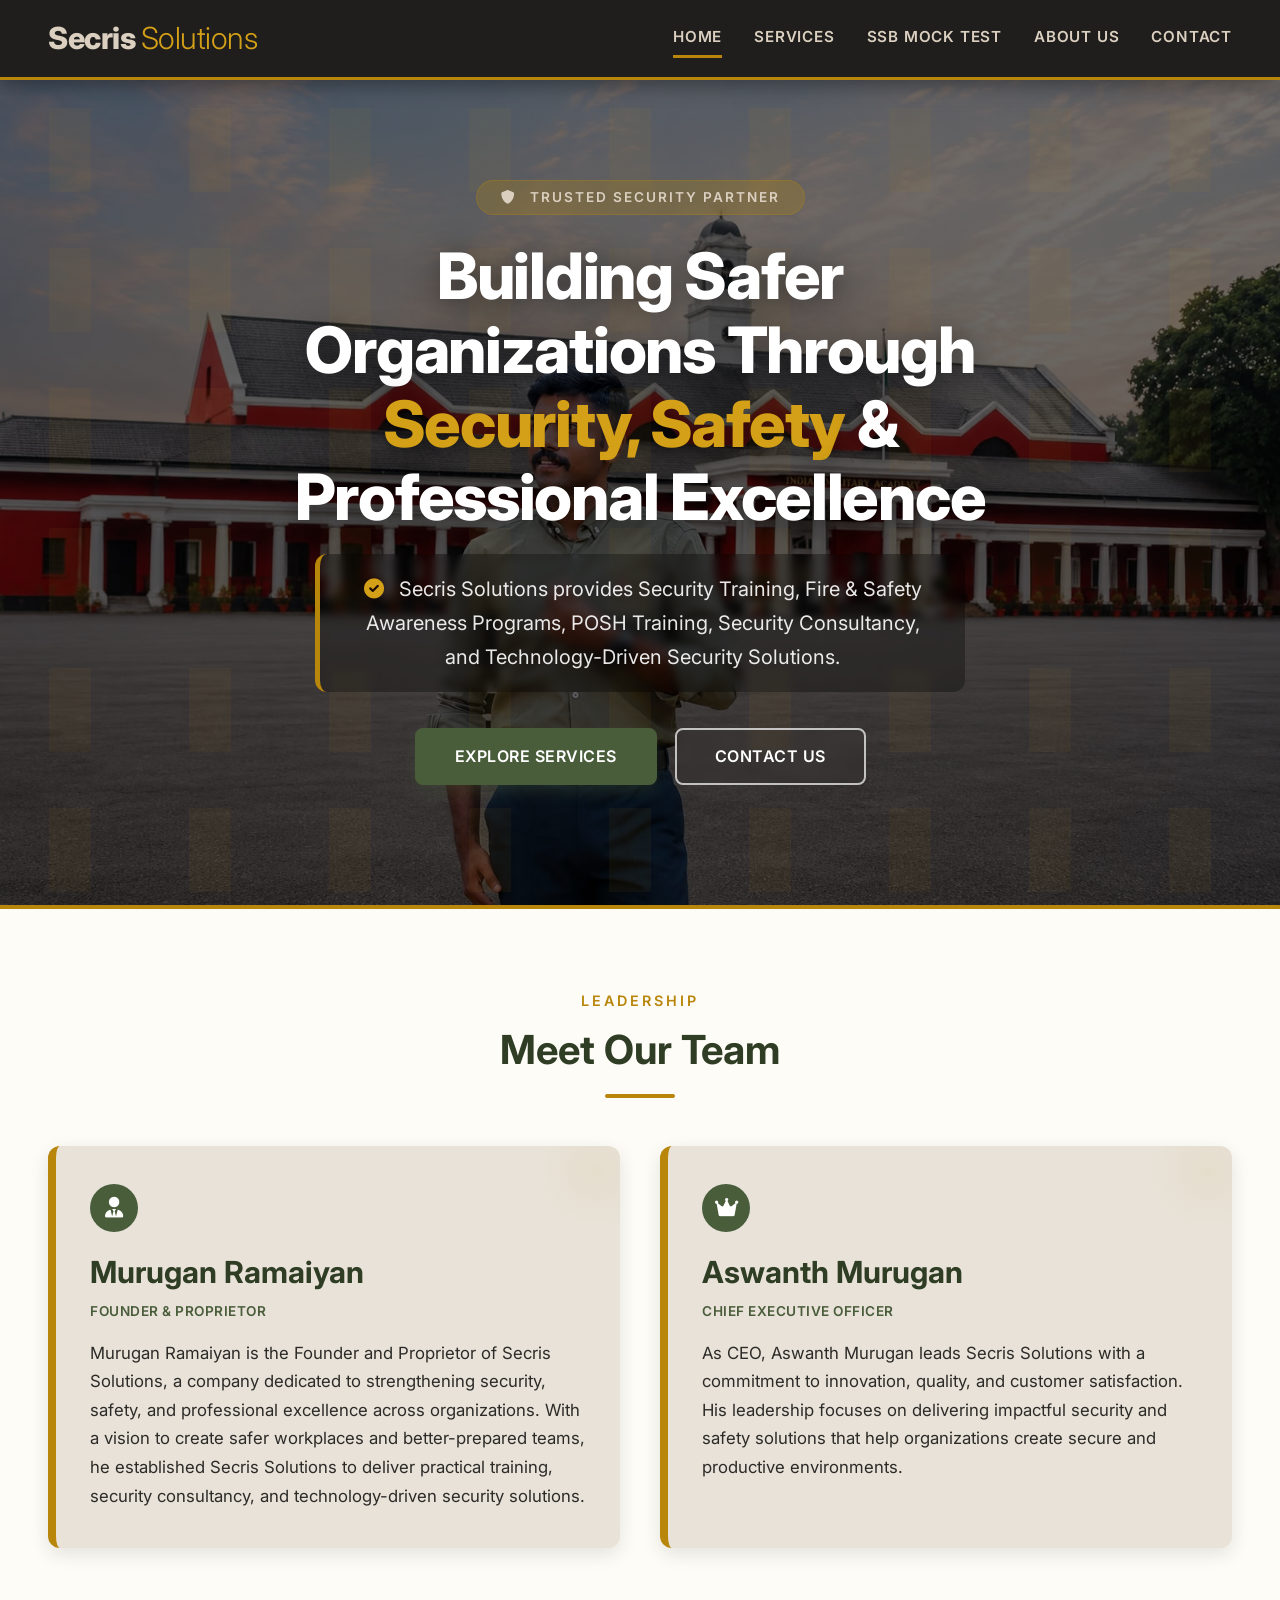
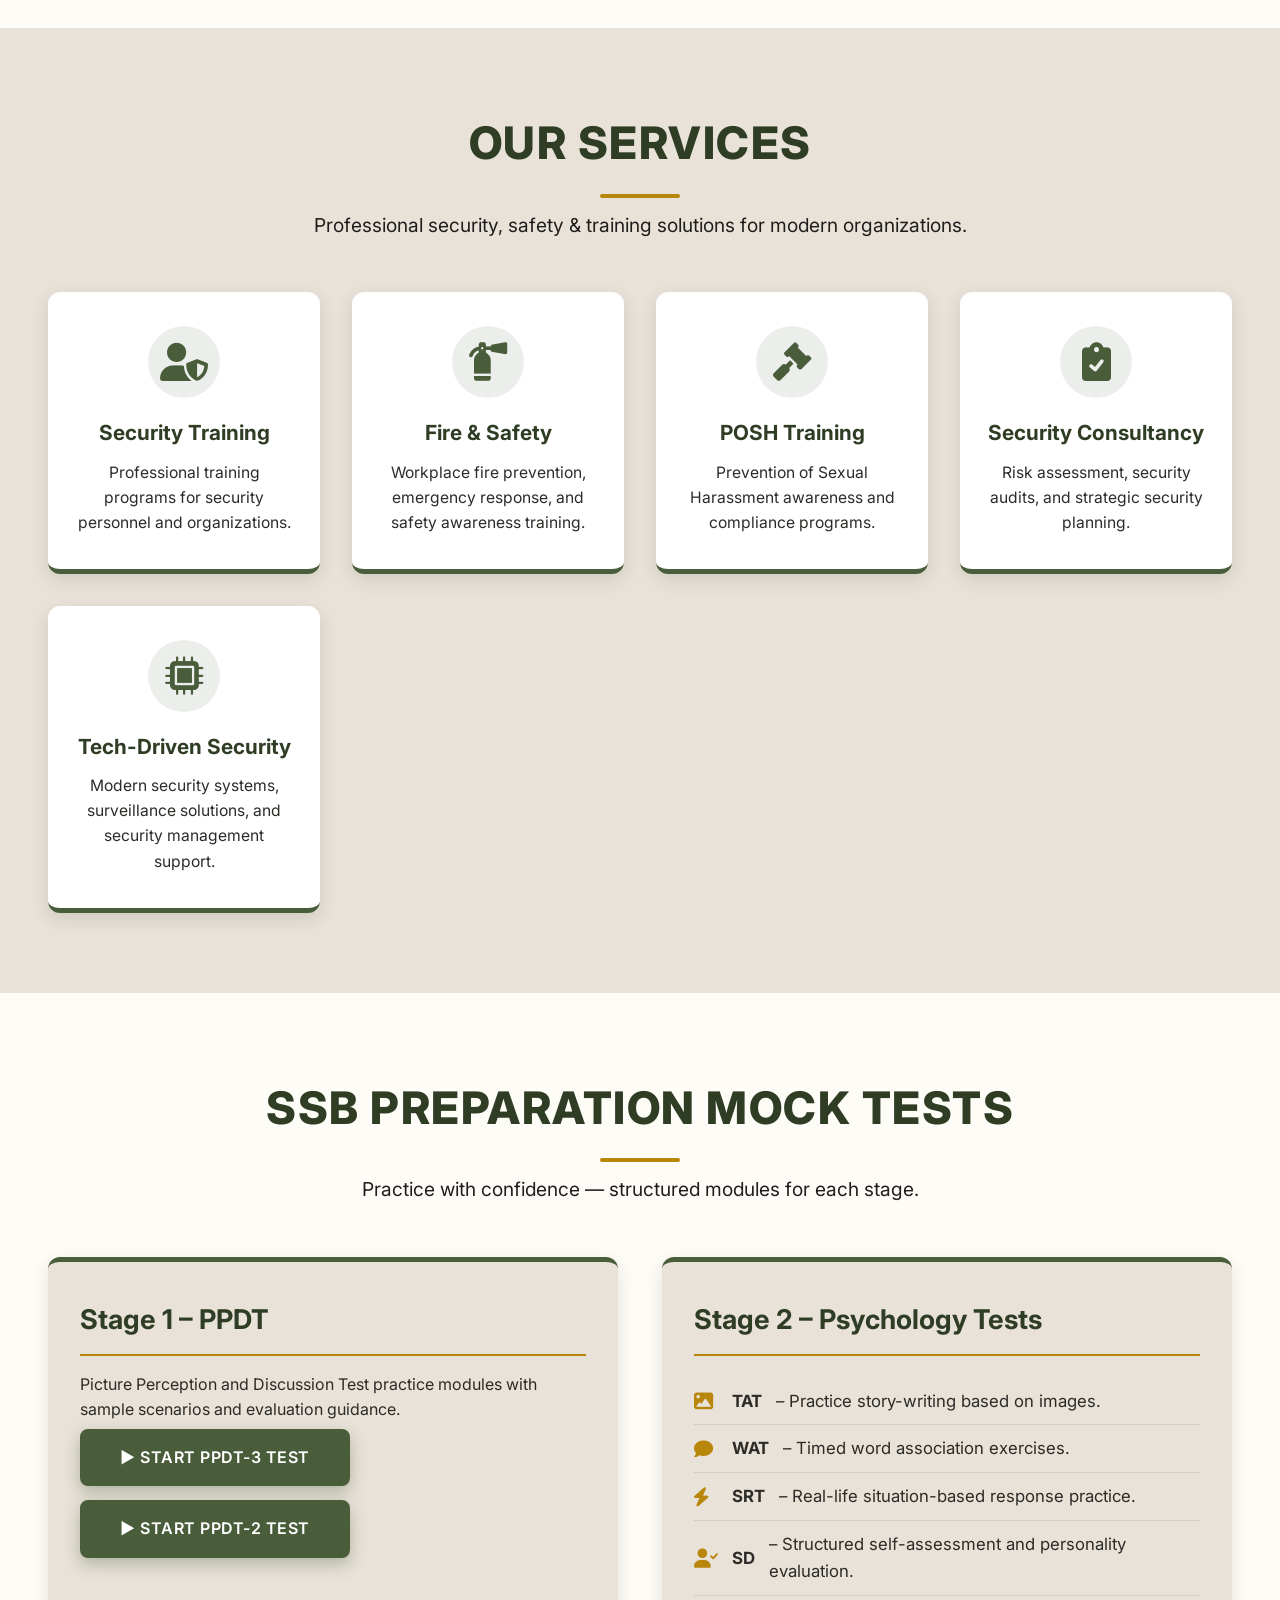
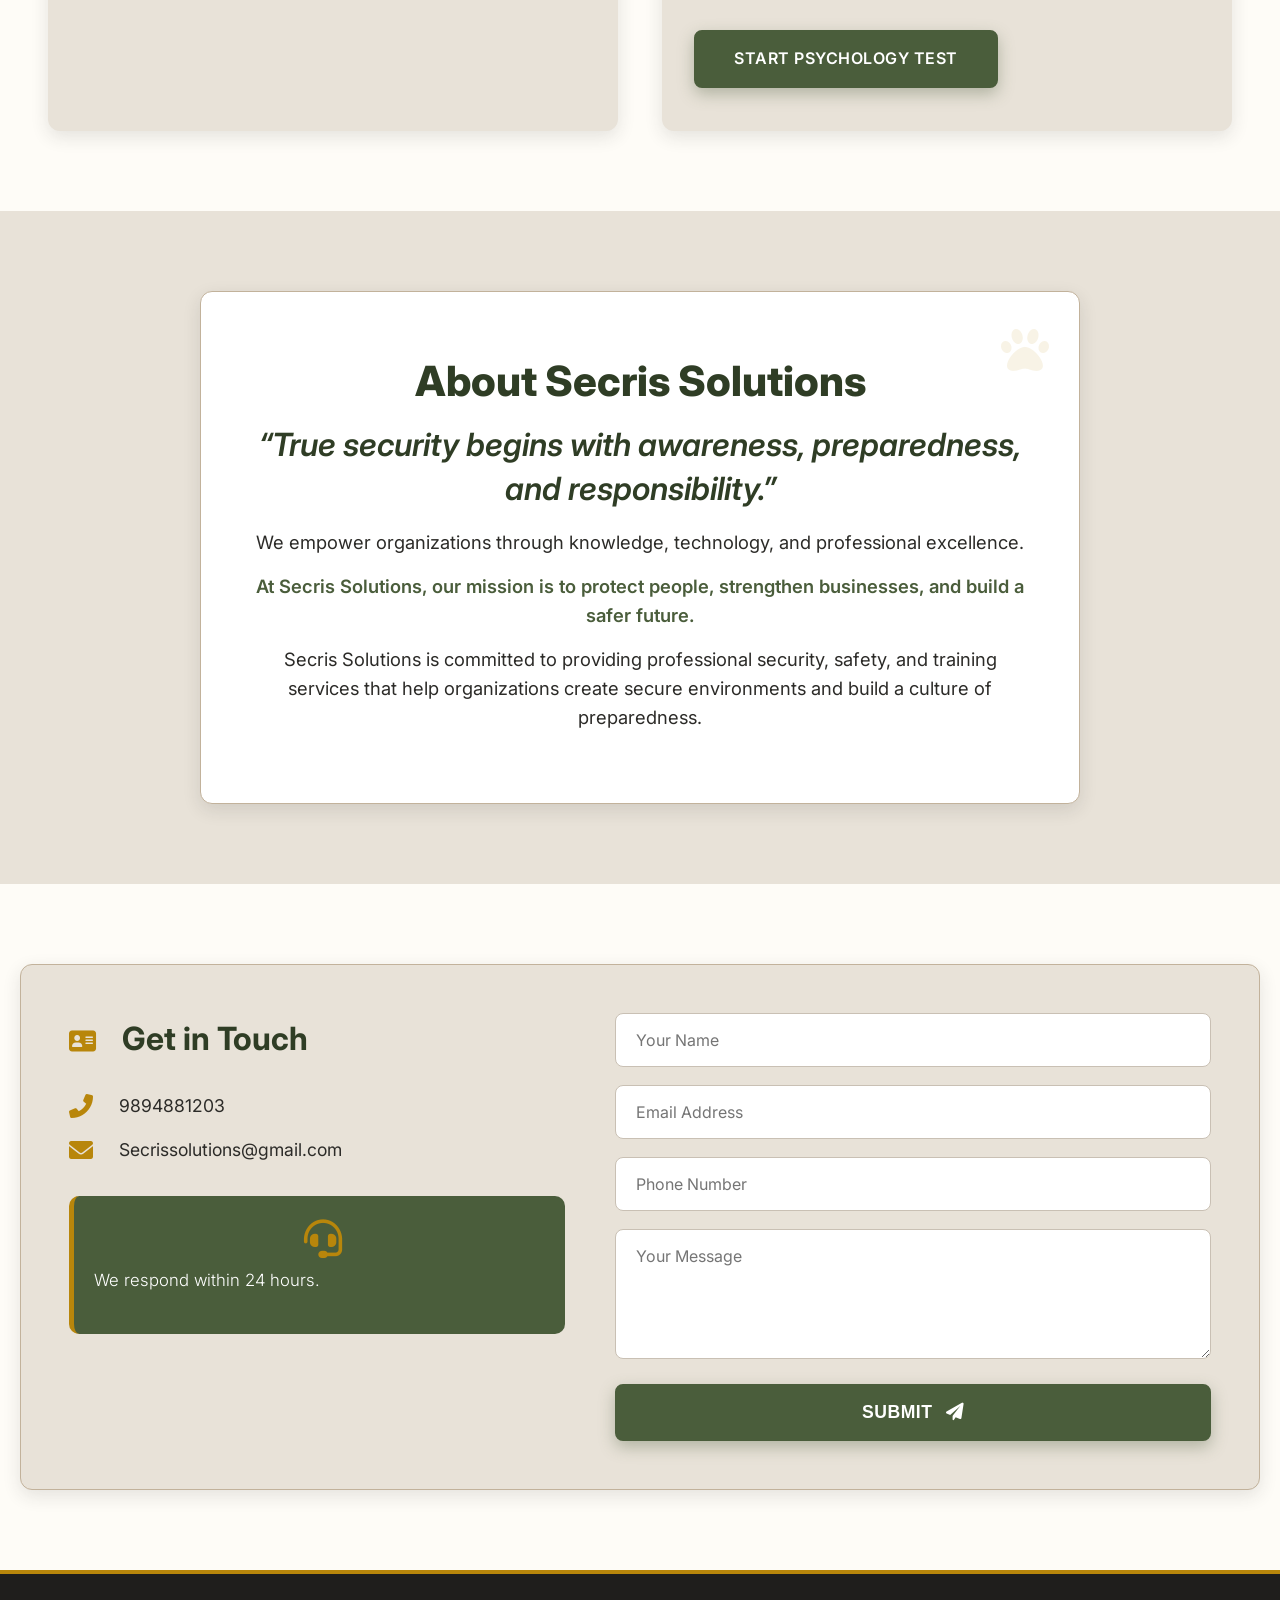
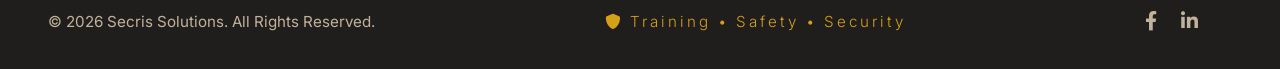
==== pro.html @ c1279b55 "secris solution github update" ====
<!DOCTYPE html>
<html lang="en">
<head>
  <meta charset="UTF-8" />
  <meta name="viewport" content="width=device-width, initial-scale=1.0, maximum-scale=1.5" />
  <title>Secris Solutions | Security, Safety & Training</title>
  <!-- Font Awesome Icons (Free) -->
  <link rel="stylesheet" href="https://cdnjs.cloudflare.com/ajax/libs/font-awesome/6.0.0-beta3/css/all.min.css" />
  <!-- Google Font for a more professional look -->
  <link href="https://fonts.googleapis.com/css2?family=Inter:opsz,wght@14..32,400;14..32,500;14..32,600;14..32,700;14..32,800&display=swap" rel="stylesheet" />
  <style>
    /* ----- RESET & BASE (ARMY THEME – PROFESSIONAL UPGRADE) ----- */
    * {
      margin: 0;
      padding: 0;
      box-sizing: border-box;
    }

    body {
      font-family: 'Inter', 'Segoe UI', Roboto, system-ui, sans-serif;
      background-color: #f5f2eb;
      color: #2c2b28;
      line-height: 1.6;
      scroll-behavior: smooth;
    }

    a {
      text-decoration: none;
      color: inherit;
    }

    .container {
      max-width: 1240px;
      margin: 0 auto;
      padding: 0 28px;
    }

    /* ----- ARMY COLOR PALETTE (olive, khaki, dark gray, gold) ----- */
    :root {
      --army-olive: #4a5d3b;
      --army-olive-dark: #2f3d25;
      --army-olive-light: #6a7f58;
      --army-khaki: #c2b29b;
      --army-khaki-light: #dbd0c0;
      --army-dark: #1f1e1c;
      --army-gold: #b8860b;
      --army-gold-light: #d4a017;
      --white: #fefcf7;
      --gray-light: #e8e2d8;
      --gray-mid: #c9c0b4;
      --shadow-sm: 0 6px 18px rgba(44, 43, 40, 0.12);
      --shadow-md: 0 12px 36px rgba(44, 43, 40, 0.20);
      --shadow-lg: 0 20px 50px rgba(44, 43, 40, 0.25);
      --border-radius: 12px;
    }

    /* ----- BUTTONS (army style – elevated) ----- */
    .btn-primary, .btn-outline {
      display: inline-block;
      padding: 14px 38px;
      border-radius: 8px;
      font-weight: 600;
      font-size: 1rem;
      transition: all 0.3s cubic-bezier(0.25, 0.46, 0.45, 0.94);
      cursor: pointer;
      border: 2px solid transparent;
      text-align: center;
      letter-spacing: 0.5px;
      text-transform: uppercase;
      position: relative;
      overflow: hidden;
    }

    .btn-primary {
      background-color: var(--army-olive);
      color: white;
      border-color: var(--army-olive);
      box-shadow: 0 6px 16px rgba(74, 93, 59, 0.35);
    }

    .btn-primary:hover {
      background-color: var(--army-olive-dark);
      border-color: var(--army-olive-dark);
      transform: translateY(-3px);
      box-shadow: 0 12px 28px rgba(74, 93, 59, 0.45);
    }

    .btn-outline {
      background: transparent;
      color: white;
      border-color: rgba(255, 255, 255, 0.7);
      backdrop-filter: blur(4px);
    }

    .btn-outline:hover {
      background: rgba(255, 255, 255, 0.15);
      border-color: white;
      transform: translateY(-3px);
      box-shadow: 0 8px 24px rgba(0, 0, 0, 0.25);
    }

    /* secondary outline for light sections */
    .btn-outline-dark {
      background: transparent;
      color: var(--army-olive);
      border-color: var(--army-olive);
    }

    .btn-outline-dark:hover {
      background: var(--army-olive);
      color: white;
      transform: translateY(-3px);
      box-shadow: 0 8px 24px rgba(74, 93, 59, 0.3);
    }

    /* ----- HEADER & NAVIGATION (army – refined) ----- */
    header {
      background: var(--army-dark);
      box-shadow: 0 4px 20px rgba(0, 0, 0, 0.4);
      position: sticky;
      top: 0;
      z-index: 100;
      padding: 14px 0;
      border-bottom: 3px solid var(--army-gold);
    }

    .navbar {
      display: flex;
      justify-content: space-between;
      align-items: center;
      flex-wrap: wrap;
    }

    .logo h1 {
      font-size: 1.9rem;
      font-weight: 800;
      color: var(--army-khaki-light);
      letter-spacing: -0.5px;
    }

    .logo span {
      font-weight: 300;
      color: var(--army-gold-light);
    }

    .nav-menu {
      display: flex;
      gap: 32px;
      align-items: center;
      flex-wrap: wrap;
    }

    .nav-menu a {
      font-weight: 600;
      color: var(--army-khaki-light);
      padding: 6px 0;
      border-bottom: 3px solid transparent;
      transition: 0.25s ease;
      font-size: 0.95rem;
      text-transform: uppercase;
      letter-spacing: 0.8px;
      position: relative;
    }

    .nav-menu a::after {
      content: '';
      position: absolute;
      bottom: -3px;
      left: 0;
      width: 0;
      height: 3px;
      background: var(--army-gold);
      transition: width 0.3s ease;
    }

    .nav-menu a:hover::after,
    .nav-menu a.active::after {
      width: 100%;
    }

    .nav-menu a:hover {
      color: var(--army-gold-light);
    }

    /* mobile toggle */
    .menu-toggle {
      display: none;
      font-size: 1.8rem;
      color: var(--army-khaki-light);
      cursor: pointer;
      background: none;
      border: none;
      padding: 6px;
    }

    /* ----- HERO SECTION (full background image – professional) ----- */
    .hero {
      background-image: linear-gradient(rgba(0, 0, 0, 0.55), rgba(0, 0, 0, 0.65)),
        url("ima-photo.jpeg.jpeg");
      background-size: cover;
      background-position: center 30%;
      background-repeat: no-repeat;
      padding: 100px 0 120px;
      position: relative;
      border-bottom: 4px solid var(--army-gold);
    }

    .hero::before {
      content: '';
      position: absolute;
      inset: 0;
      background: url('data:image/svg+xml;utf8,<svg xmlns="http://www.w3.org/2000/svg" viewBox="0 0 200 200" opacity="0.06"><path d="M70 40 L130 40 L130 160 L70 160 Z" fill="%23b8860b"/><circle cx="100" cy="100" r="30" fill="%23b8860b"/></svg>');
      background-size: 140px;
      pointer-events: none;
    }

    .hero-grid {
      display: flex;
      flex-wrap: wrap;
      align-items: center;
      justify-content: center;
      gap: 50px;
      position: relative;
      z-index: 2;
    }

    .hero-content {
      color: white;
      text-align: center;
      max-width: 820px;
      margin: 0 auto;
    }

    .hero-content .badge {
      display: inline-block;
      background: rgba(184, 134, 11, 0.25);
      backdrop-filter: blur(6px);
      padding: 6px 24px;
      border-radius: 60px;
      font-size: 0.85rem;
      text-transform: uppercase;
      letter-spacing: 2px;
      border: 1px solid rgba(184, 134, 11, 0.3);
      margin-bottom: 24px;
      color: var(--army-khaki-light);
      font-weight: 600;
    }

    .hero-content h2 {
      color: white;
      font-size: 4rem;
      font-weight: 800;
      line-height: 1.15;
      text-shadow: 0 4px 30px rgba(0, 0, 0, 0.5);
      margin-bottom: 20px;
      letter-spacing: -0.02em;
    }

    .hero-content h2 span {
      color: var(--army-gold-light);
    }

    .hero-content p {
      color: rgba(255, 255, 255, 0.9);
      font-size: 1.25rem;
      max-width: 650px;
      margin: 0 auto 36px;
      background: rgba(0, 0, 0, 0.3);
      backdrop-filter: blur(4px);
      padding: 18px 28px;
      border-radius: 12px;
      border-left: 5px solid var(--army-gold);
      font-weight: 400;
      line-height: 1.7;
    }

    .hero-buttons {
      display: flex;
      flex-wrap: wrap;
      justify-content: center;
      gap: 18px;
    }

    /* remove old hero-image from this section */
    .hero-image {
      display: none;
    }

    /* ----- FOUNDER & CEO (army cards – upgraded) ----- */
    .founder-ceo {
      padding: 80px 0;
      background: var(--white);
    }

    .founder-ceo .section-label {
      text-align: center;
      font-size: 0.9rem;
      text-transform: uppercase;
      letter-spacing: 3px;
      color: var(--army-gold);
      font-weight: 600;
      margin-bottom: 6px;
    }

    .founder-ceo .section-title-sm {
      text-align: center;
      font-size: 2.5rem;
      font-weight: 700;
      color: var(--army-olive-dark);
      margin-bottom: 48px;
    }

    .founder-ceo .section-title-sm::after {
      content: '';
      display: block;
      width: 70px;
      height: 4px;
      background: var(--army-gold);
      margin: 12px auto 0;
      border-radius: 4px;
    }

    .founder-ceo .grid-2 {
      display: grid;
      grid-template-columns: 1fr 1fr;
      gap: 40px;
    }

    .profile-card {
      background: var(--gray-light);
      padding: 38px 34px;
      border-radius: var(--border-radius);
      border-left: 8px solid var(--army-gold);
      box-shadow: var(--shadow-sm);
      transition: 0.3s ease;
      position: relative;
      overflow: hidden;
    }

    .profile-card::before {
      content: '';
      position: absolute;
      top: 0;
      right: 0;
      width: 120px;
      height: 120px;
      background: radial-gradient(circle, rgba(184, 134, 11, 0.06) 0%, transparent 70%);
      border-radius: 50%;
      transform: translate(30%, -30%);
    }

    .profile-card:hover {
      transform: translateY(-6px);
      box-shadow: var(--shadow-md);
    }

    .profile-card .icon-wrap {
      display: inline-block;
      background: var(--army-olive);
      color: white;
      width: 48px;
      height: 48px;
      border-radius: 50%;
      text-align: center;
      line-height: 48px;
      font-size: 1.3rem;
      margin-bottom: 16px;
    }

    .profile-card h3 {
      font-size: 1.9rem;
      color: var(--army-olive-dark);
      margin-bottom: 4px;
      font-weight: 700;
    }

    .profile-card .role {
      font-weight: 600;
      color: var(--army-olive);
      margin-bottom: 16px;
      font-size: 1rem;
      letter-spacing: 0.5px;
      text-transform: uppercase;
      font-size: 0.85rem;
    }

    .profile-card p {
      color: #2c2b28;
      font-size: 1.05rem;
      line-height: 1.7;
    }

    /* ----- SERVICES (army theme – elevated) ----- */
    .services {
      padding: 80px 0;
      background: var(--gray-light);
    }

    .section-title {
      font-size: 2.8rem;
      font-weight: 800;
      color: var(--army-olive-dark);
      margin-bottom: 12px;
      text-align: center;
      text-transform: uppercase;
      letter-spacing: 1.5px;
    }

    .section-title::after {
      content: '';
      display: block;
      width: 80px;
      height: 4px;
      background: var(--army-gold);
      margin: 14px auto 0;
      border-radius: 4px;
    }

    .section-sub {
      text-align: center;
      color: var(--army-dark);
      margin-bottom: 52px;
      font-size: 1.2rem;
      font-weight: 400;
      max-width: 700px;
      margin-left: auto;
      margin-right: auto;
    }

    .service-grid {
      display: grid;
      grid-template-columns: repeat(auto-fit, minmax(240px, 1fr));
      gap: 32px;
    }

    .service-item {
      background: white;
      padding: 34px 26px;
      border-radius: var(--border-radius);
      box-shadow: var(--shadow-sm);
      border-bottom: 5px solid var(--army-olive);
      transition: 0.3s ease;
      text-align: center;
    }

    .service-item:hover {
      transform: translateY(-8px);
      box-shadow: var(--shadow-md);
      border-bottom-color: var(--army-gold);
    }

    .service-item .icon-circle {
      display: inline-flex;
      align-items: center;
      justify-content: center;
      width: 72px;
      height: 72px;
      background: rgba(74, 93, 59, 0.1);
      border-radius: 50%;
      margin-bottom: 18px;
      transition: 0.3s;
    }

    .service-item:hover .icon-circle {
      background: var(--army-olive);
    }

    .service-item i {
      font-size: 2.4rem;
      color: var(--army-olive);
      transition: 0.3s;
    }

    .service-item:hover i {
      color: white;
    }

    .service-item h4 {
      font-size: 1.3rem;
      margin-bottom: 10px;
      color: var(--army-olive-dark);
      font-weight: 700;
    }

    .service-item p {
      color: #2c2b28;
      font-size: 0.98rem;
    }

    /* ----- MOCK TEST (army – upgraded) ----- */
    .mocktest {
      padding: 80px 0;
      background: var(--white);
    }

    .mock-grid {
      display: grid;
      grid-template-columns: 1fr 1fr;
      gap: 44px;
      margin-top: 24px;
    }

    .mock-stage {
      background: var(--gray-light);
      padding: 36px 32px;
      border-radius: var(--border-radius);
      box-shadow: var(--shadow-sm);
      border-top: 5px solid var(--army-olive);
      transition: 0.3s ease;
    }

    .mock-stage:hover {
      box-shadow: var(--shadow-md);
      transform: translateY(-4px);
    }

    .mock-stage h4 {
      font-size: 1.7rem;
      color: var(--army-olive-dark);
      margin-bottom: 16px;
      border-bottom: 2px solid var(--army-gold);
      padding-bottom: 12px;
      font-weight: 700;
    }

    .mock-stage ul {
      list-style: none;
      margin: 22px 0 28px;
    }

    .mock-stage ul li {
      padding: 10px 0;
      border-bottom: 1px solid #d6cdbe;
      display: flex;
      align-items: center;
      gap: 14px;
      font-size: 1.05rem;
    }

    .mock-stage ul li i {
      color: var(--army-gold);
      width: 24px;
      font-size: 1.2rem;
    }

    .mocktest .btn-primary {
      margin-top: 6px;
    }

    /* ----- ABOUT US (army – refined) ----- */
    .about {
      padding: 80px 0;
      background: var(--gray-light);
    }

    .about-card {
      max-width: 880px;
      margin: 0 auto;
      background: white;
      padding: 56px 48px;
      border-radius: var(--border-radius);
      box-shadow: var(--shadow-sm);
      text-align: center;
      border: 1px solid var(--army-khaki);
      position: relative;
    }

    .about-card::before {
      content: '\f1b0';
      font-family: 'Font Awesome 6 Free';
      font-weight: 900;
      font-size: 3rem;
      color: rgba(184, 134, 11, 0.1);
      position: absolute;
      top: 20px;
      right: 30px;
    }

    .about-card .quote {
      font-size: 2rem;
      font-weight: 600;
      color: var(--army-olive-dark);
      line-height: 1.4;
      font-style: italic;
      margin-bottom: 16px;
    }

    .about-card p {
      font-size: 1.15rem;
      color: #2c2b28;
      margin: 14px 0;
    }

    .about-card .highlight {
      font-weight: 600;
      color: var(--army-olive);
    }

    /* ----- CONTACT (army – polished) ----- */
    .contact {
      padding: 80px 0;
      background: var(--white);
    }

    .contact-wrapper {
      display: grid;
      grid-template-columns: 1fr 1.2fr;
      gap: 50px;
      background: var(--gray-light);
      padding: 48px 48px;
      border-radius: var(--border-radius);
      box-shadow: var(--shadow-sm);
      border: 1px solid var(--army-khaki);
    }

    .contact-info h4 {
      font-size: 2rem;
      color: var(--army-olive-dark);
      margin-bottom: 28px;
      font-weight: 700;
    }

    .contact-info p {
      display: flex;
      align-items: center;
      gap: 18px;
      font-size: 1.1rem;
      margin-bottom: 16px;
    }

    .contact-info i {
      width: 32px;
      color: var(--army-gold);
      font-size: 1.5rem;
    }

    .contact-info .cta-box {
      margin-top: 32px;
      background: var(--army-olive);
      color: white;
      padding: 24px 20px;
      border-radius: 10px;
      text-align: center;
      border-left: 5px solid var(--army-gold);
    }

    .contact-form input,
    .contact-form textarea {
      width: 100%;
      padding: 16px 20px;
      margin-bottom: 18px;
      border: 1px solid var(--gray-mid);
      border-radius: 8px;
      font-size: 1rem;
      background: white;
      transition: 0.25s;
      font-family: inherit;
    }

    .contact-form textarea {
      min-height: 130px;
      resize: vertical;
    }

    .contact-form input:focus,
    .contact-form textarea:focus {
      outline: none;
      border-color: var(--army-gold);
      box-shadow: 0 0 0 5px rgba(184, 134, 11, 0.15);
    }

    .contact-form .btn-primary {
      width: 100%;
      border-radius: 8px;
      padding: 16px;
      font-size: 1.1rem;
    }

    /* ----- FOOTER (army – refined) ----- */
    footer {
      background: var(--army-dark);
      color: var(--army-khaki-light);
      padding: 32px 0;
      text-align: center;
      border-top: 4px solid var(--army-gold);
    }

    footer .footer-inner {
      display: flex;
      justify-content: space-between;
      align-items: center;
      flex-wrap: wrap;
      gap: 16px;
    }

    footer .tagline {
      font-weight: 300;
      letter-spacing: 3px;
      color: var(--army-gold-light);
      font-size: 0.95rem;
    }

    footer .copy {
      font-size: 0.95rem;
      color: var(--army-khaki);
    }

    footer .social-icons a {
      color: var(--army-khaki);
      margin: 0 10px;
      font-size: 1.2rem;
      transition: 0.2s;
    }

    footer .social-icons a:hover {
      color: var(--army-gold-light);
    }

    /* ----- RESPONSIVE (fully mobile-friendly) ----- */
    @media (max-width: 992px) {
      .founder-ceo .grid-2 {
        grid-template-columns: 1fr;
      }
      .mock-grid {
        grid-template-columns: 1fr;
      }
      .contact-wrapper {
        grid-template-columns: 1fr;
        padding: 32px 24px;
      }
      .hero-content h2 {
        font-size: 2.8rem;
      }
      .hero {
        padding: 70px 0 90px;
      }
    }

    @media (max-width: 768px) {
      .menu-toggle {
        display: block;
      }

      .nav-menu {
        display: none;
        flex-direction: column;
        width: 100%;
        gap: 8px;
        padding: 20px 0 12px;
        border-top: 1px solid rgba(74, 93, 59, 0.3);
      }

      .nav-menu.open {
        display: flex;
      }

      .nav-menu a {
        width: 100%;
        padding: 12px 0;
        border-bottom: 1px solid rgba(74, 93, 59, 0.2);
      }

      .nav-menu a::after {
        display: none;
      }

      .hero-grid {
        flex-direction: column;
      }

      .hero-content h2 {
        font-size: 2.4rem;
      }

      .hero-content p {
        font-size: 1.05rem;
        padding: 14px 18px;
      }

      .service-grid {
        grid-template-columns: 1fr 1fr;
      }

      .footer-inner {
        flex-direction: column;
        gap: 12px;
      }

      .about-card {
        padding: 32px 20px;
      }

      .contact-wrapper {
        padding: 24px 16px;
      }
    }

    @media (max-width: 480px) {
      .service-grid {
        grid-template-columns: 1fr;
      }

      .hero-content h2 {
        font-size: 2rem;
      }

      .btn-primary,
      .btn-outline {
        padding: 12px 28px;
        width: 100%;
        text-align: center;
      }

      .hero-buttons {
        flex-direction: column;
        width: 100%;
      }

      .profile-card {
        padding: 24px 20px;
      }

      .mock-stage {
        padding: 24px 18px;
      }
    }
  </style>
</head>
<body>

  <!-- HEADER / NAVIGATION -->
  <header>
    <div class="container navbar">
      <div class="logo">
        <h1>Secris <span>Solutions</span></h1>
      </div>
      <button class="menu-toggle" id="menuToggle" aria-label="Menu">
        <i class="fas fa-bars"></i>
      </button>
      <nav class="nav-menu" id="navMenu">
        <a href="#home" class="active">Home</a>
        <a href="#services">Services</a>
        <a href="#mocktest">SSB Mock Test</a>
        <a href="#about">About Us</a>
        <a href="#contact">Contact</a>
      </nav>
    </div>
  </header>

  <!-- HOME PAGE (Hero + Founder/CEO) -->
  <section id="home">
    <!-- Hero with full background image -->
    <div class="hero">
      <div class="container hero-grid">
        <div class="hero-content">
          <div class="badge"><i class="fas fa-shield-alt" style="margin-right: 8px;"></i> Trusted Security Partner</div>
          <h2>Building Safer Organizations Through <span>Security, Safety</span> &amp; Professional Excellence</h2>
          <p>
            <i class="fas fa-check-circle" style="color: var(--army-gold-light); margin-right: 10px;"></i>
            Secris Solutions provides Security Training, Fire &amp; Safety Awareness Programs,
            POSH Training, Security Consultancy, and Technology-Driven Security Solutions.
          </p>
          <div class="hero-buttons">
            <a href="#services" class="btn-primary">Explore Services</a>
            <a href="#contact" class="btn-outline">Contact Us</a>
          </div>
        </div>
      </div>
    </div>

    <!-- Founder & CEO (updated names) -->
    <div class="founder-ceo">
      <div class="container">
        <div class="section-label">Leadership</div>
        <div class="section-title-sm">Meet Our Team</div>
        <div class="grid-2">
          <div class="profile-card">
            <div class="icon-wrap"><i class="fas fa-user-tie"></i></div>
            <h3>Murugan Ramaiyan</h3>
            <div class="role">Founder &amp; Proprietor</div>
            <p>Murugan Ramaiyan is the Founder and Proprietor of Secris Solutions, a company dedicated to strengthening security, safety, and professional excellence across organizations. With a vision to create safer workplaces and better-prepared teams, he established Secris Solutions to deliver practical training, security consultancy, and technology-driven security solutions.</p>
          </div>
          <div class="profile-card">
            <div class="icon-wrap"><i class="fas fa-crown"></i></div>
            <h3>Aswanth Murugan</h3>
            <div class="role">Chief Executive Officer</div>
            <p>As CEO, Aswanth Murugan leads Secris Solutions with a commitment to innovation, quality, and customer satisfaction. His leadership focuses on delivering impactful security and safety solutions that help organizations create secure and productive environments.</p>
          </div>
        </div>
      </div>
    </div>
  </section>

  <!-- SERVICES PAGE -->
  <section id="services" class="services">
    <div class="container">
      <h2 class="section-title">Our Services</h2>
      <p class="section-sub">Professional security, safety &amp; training solutions for modern organizations.</p>
      <div class="service-grid">
        <div class="service-item">
          <div class="icon-circle"><i class="fas fa-user-shield"></i></div>
          <h4>Security Training</h4>
          <p>Professional training programs for security personnel and organizations.</p>
        </div>
        <div class="service-item">
          <div class="icon-circle"><i class="fas fa-fire-extinguisher"></i></div>
          <h4>Fire &amp; Safety</h4>
          <p>Workplace fire prevention, emergency response, and safety awareness training.</p>
        </div>
        <div class="service-item">
          <div class="icon-circle"><i class="fas fa-gavel"></i></div>
          <h4>POSH Training</h4>
          <p>Prevention of Sexual Harassment awareness and compliance programs.</p>
        </div>
        <div class="service-item">
          <div class="icon-circle"><i class="fas fa-clipboard-check"></i></div>
          <h4>Security Consultancy</h4>
          <p>Risk assessment, security audits, and strategic security planning.</p>
        </div>
        <div class="service-item">
          <div class="icon-circle"><i class="fas fa-microchip"></i></div>
          <h4>Tech-Driven Security</h4>
          <p>Modern security systems, surveillance solutions, and security management support.</p>
        </div>
      </div>
    </div>
  </section>

  <!-- MOCK TEST PAGE -->
  <section id="mocktest" class="mocktest">
    <div class="container">
      <h2 class="section-title">SSB Preparation Mock Tests</h2>
      <p class="section-sub">Practice with confidence — structured modules for each stage.</p>
      <div class="mock-grid">
        <!-- Stage 1 -->
        <div class="mock-stage">
          <h4>Stage 1 – PPDT</h4>
          <p>Picture Perception and Discussion Test practice modules with sample scenarios and evaluation guidance.</p>
          <a  href="PPDT 3.mp4" target="_blank" class="btn-primary">
    ▶ Start PPDT-3 Test
</a>
  <a  href="PPDT 3.mp4" target="_blank" class="btn-primary">
    ▶ Start PPDT-2 Test
</a>
        </div>
        <!-- Stage 2 -->
        <div class="mock-stage">
          <h4>Stage 2 – Psychology Tests</h4>
          <ul>
            <li><i class="fas fa-image"></i> <strong>TAT</strong> – Practice story-writing based on images.</li>
            <li><i class="fas fa-comment"></i> <strong>WAT</strong> – Timed word association exercises.</li>
            <li><i class="fas fa-bolt"></i> <strong>SRT</strong> – Real-life situation-based response practice.</li>
            <li><i class="fas fa-user-check"></i> <strong>SD</strong> – Structured self-assessment and personality evaluation.</li>
          </ul>
          <a href="#" class="btn-primary" style="display:inline-block;">Start Psychology Test</a>
        </div>
      </div>
    </div>
  </section>

  <!-- ABOUT US -->
  <section id="about" class="about">
    <div class="container about-card">
      <h2 style="color: var(--army-olive-dark); font-size: 2.6rem; font-weight: 800; margin-bottom: 8px;">About Secris Solutions</h2>
      <div class="quote">“True security begins with awareness, preparedness, and responsibility.”</div>
      <p>We empower organizations through knowledge, technology, and professional excellence.</p>
      <p class="highlight">At Secris Solutions, our mission is to protect people, strengthen businesses, and build a safer future.</p>
      <p>Secris Solutions is committed to providing professional security, safety, and training services that help organizations create secure environments and build a culture of preparedness.</p>
    </div>
  </section>

  <!-- CONTACT PAGE -->
  <section id="contact" class="contact">
    <div class="container contact-wrapper">
      <div class="contact-info">
        <h4><i class="fas fa-address-card" style="margin-right: 14px; color: var(--army-gold);"></i> Get in Touch</h4>
        <p><i class="fas fa-phone-alt"></i> 9894881203</p>
        <p><i class="fas fa-envelope"></i> Secrissolutions@gmail.com</p>
        <div class="cta-box">
          <i class="fas fa-headset" style="font-size: 2.4rem;"></i>
          <p style="margin-top: 6px; font-weight: 300; font-size: 1.05rem;">We respond within 24 hours.</p>
        </div>
      </div>
      <div class="contact-form">
        <form id="contactForm" onsubmit="alert('Thank you for reaching out. We will get back to you soon.'); return false;">
          <input type="text" placeholder="Your Name" required />
          <input type="email" placeholder="Email Address" required />
          <input type="tel" placeholder="Phone Number" />
          <textarea placeholder="Your Message"></textarea>
          <button type="submit" class="btn-primary">Submit <i class="fas fa-paper-plane" style="margin-left: 8px;"></i></button>
        </form>
      </div>
    </div>
  </section>

  <!-- FOOTER -->
  <footer>
    <div class="container footer-inner">
      <div class="copy">© 2026 Secris Solutions. All Rights Reserved.</div>
      <div class="tagline"><i class="fas fa-shield-alt"></i> Training • Safety • Security</div>
      <div class="social-icons">
        <a href="#" aria-label="Facebook"><i class="fab fa-facebook-f"></i></a>
        <a href="#" aria-label="LinkedIn"><i class="fab fa-linkedin-in"></i></a>
        <a href="#" aria-label="Twitter"><i class="fab fa-x-twitter"></i></a>
      </div>
    </div>
  </footer>

  <!-- JavaScript for mobile toggle -->
  <script>
    (function() {
      const toggleBtn = document.getElementById('menuToggle');
      const navMenu = document.getElementById('navMenu');

      if (toggleBtn && navMenu) {
        toggleBtn.addEventListener('click', function(e) {
          e.stopPropagation();
          navMenu.classList.toggle('open');
          const icon = toggleBtn.querySelector('i');
          if (navMenu.classList.contains('open')) {
            icon.className = 'fas fa-times';
          } else {
            icon.className = 'fas fa-bars';
          }
        });

        navMenu.querySelectorAll('a').forEach(link => {
          link.addEventListener('click', function() {
            navMenu.classList.remove('open');
            const icon = toggleBtn.querySelector('i');
            if (icon) icon.className = 'fas fa-bars';
            // remove active class from all, add to current
            navMenu.querySelectorAll('a').forEach(l => l.classList.remove('active'));
            this.classList.add('active');
          });
        });
      }
    })();
  </script>
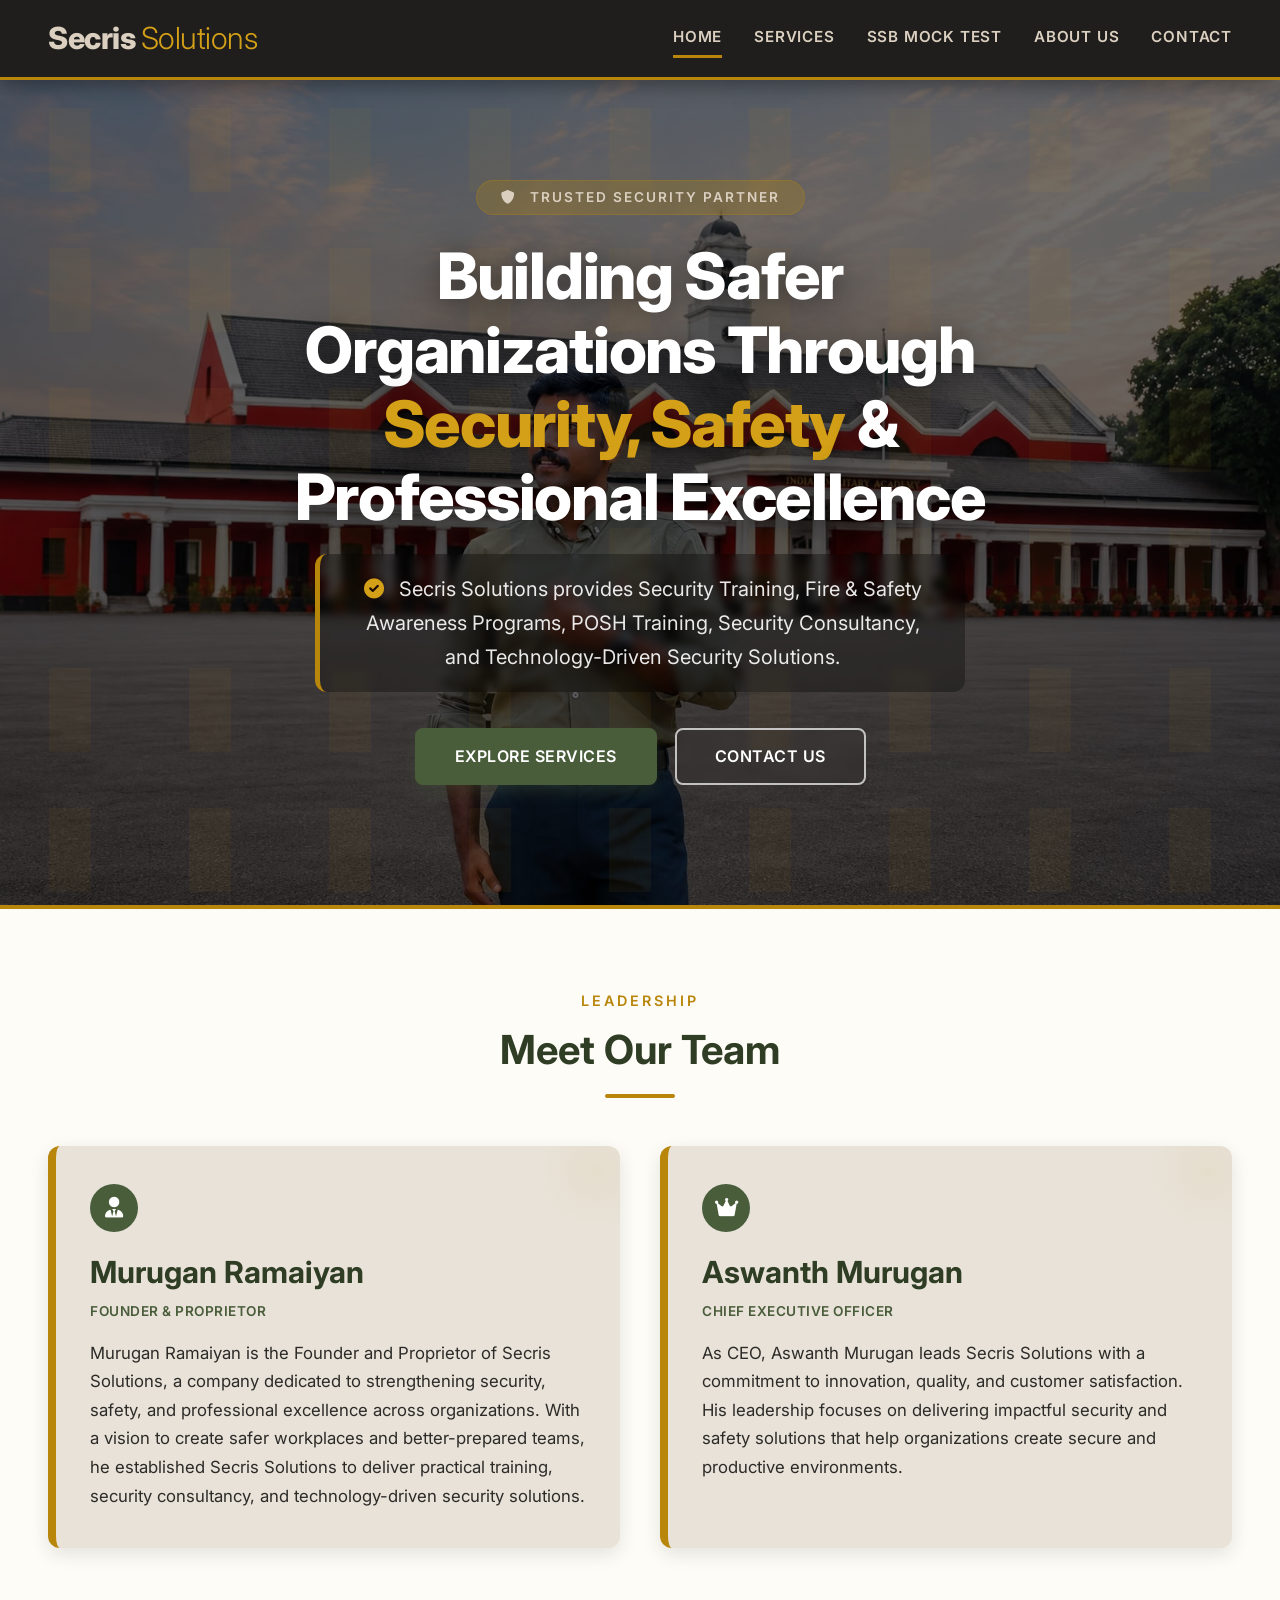
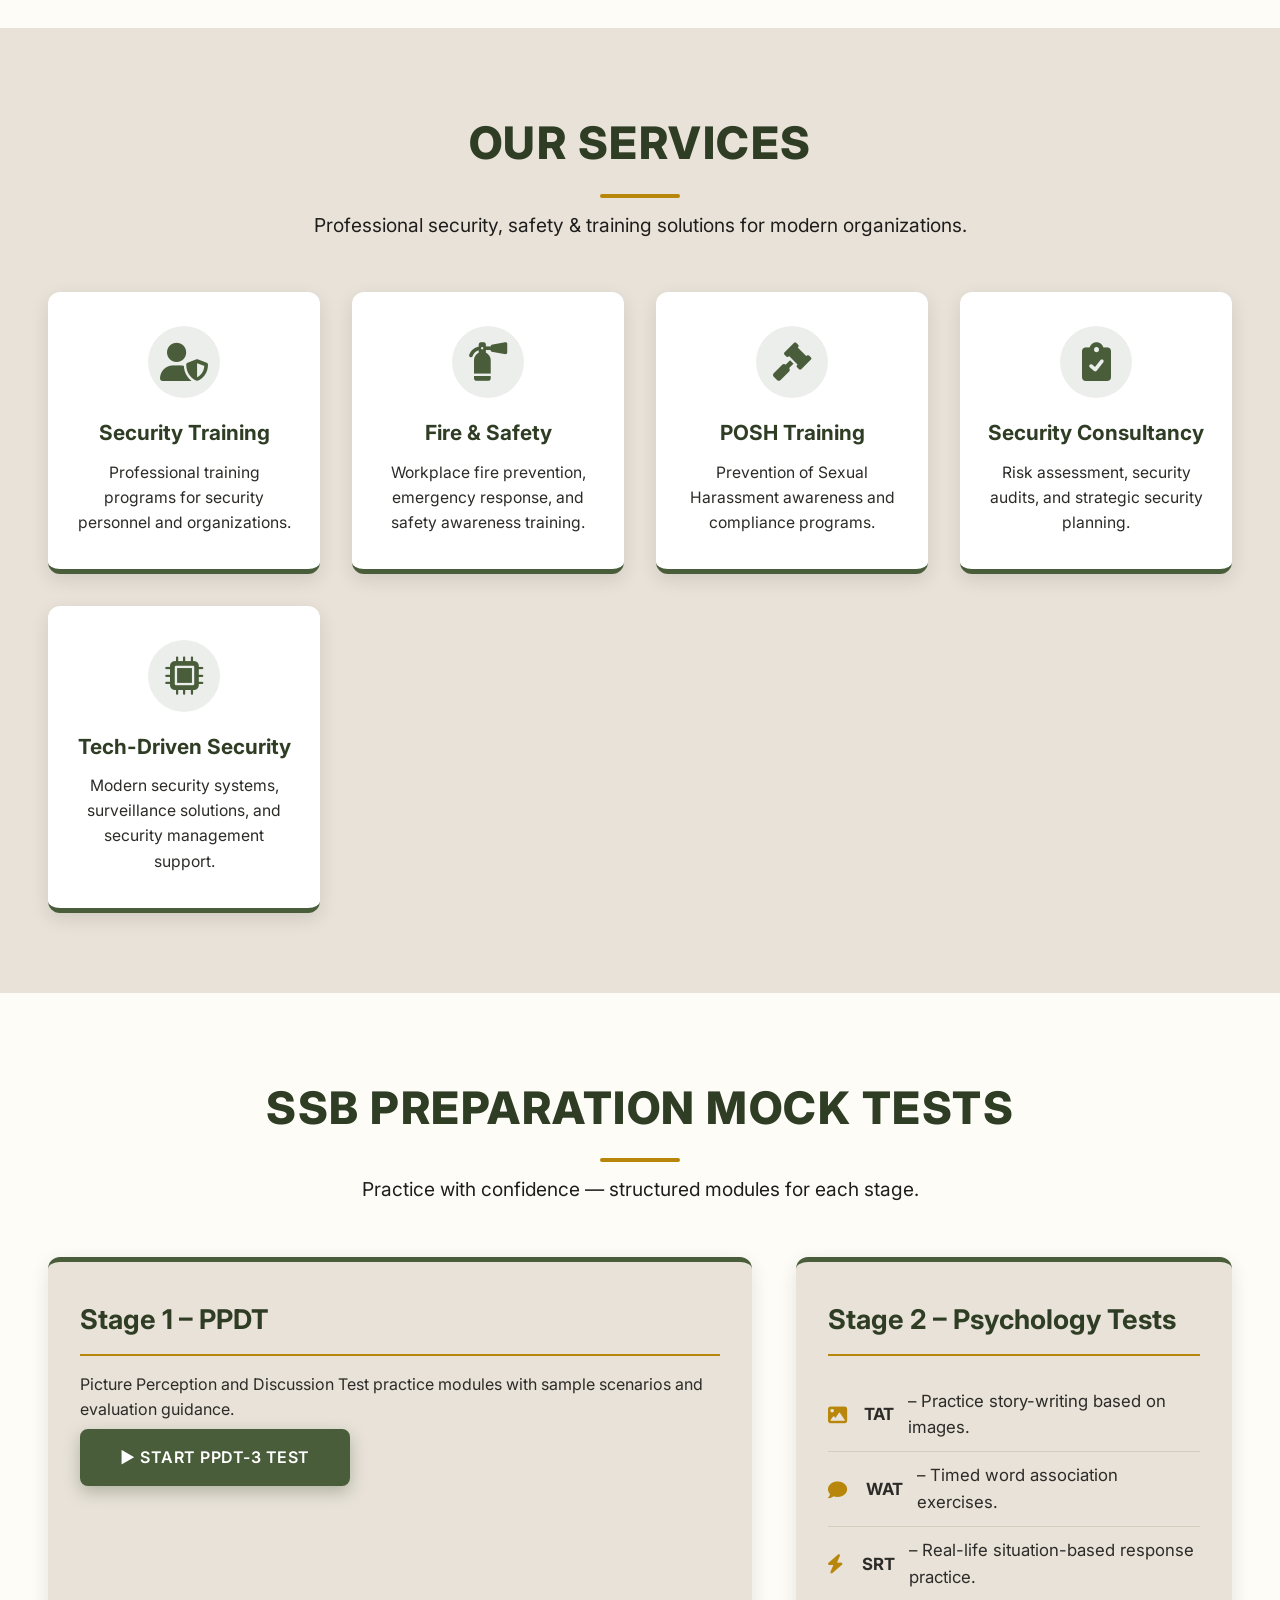
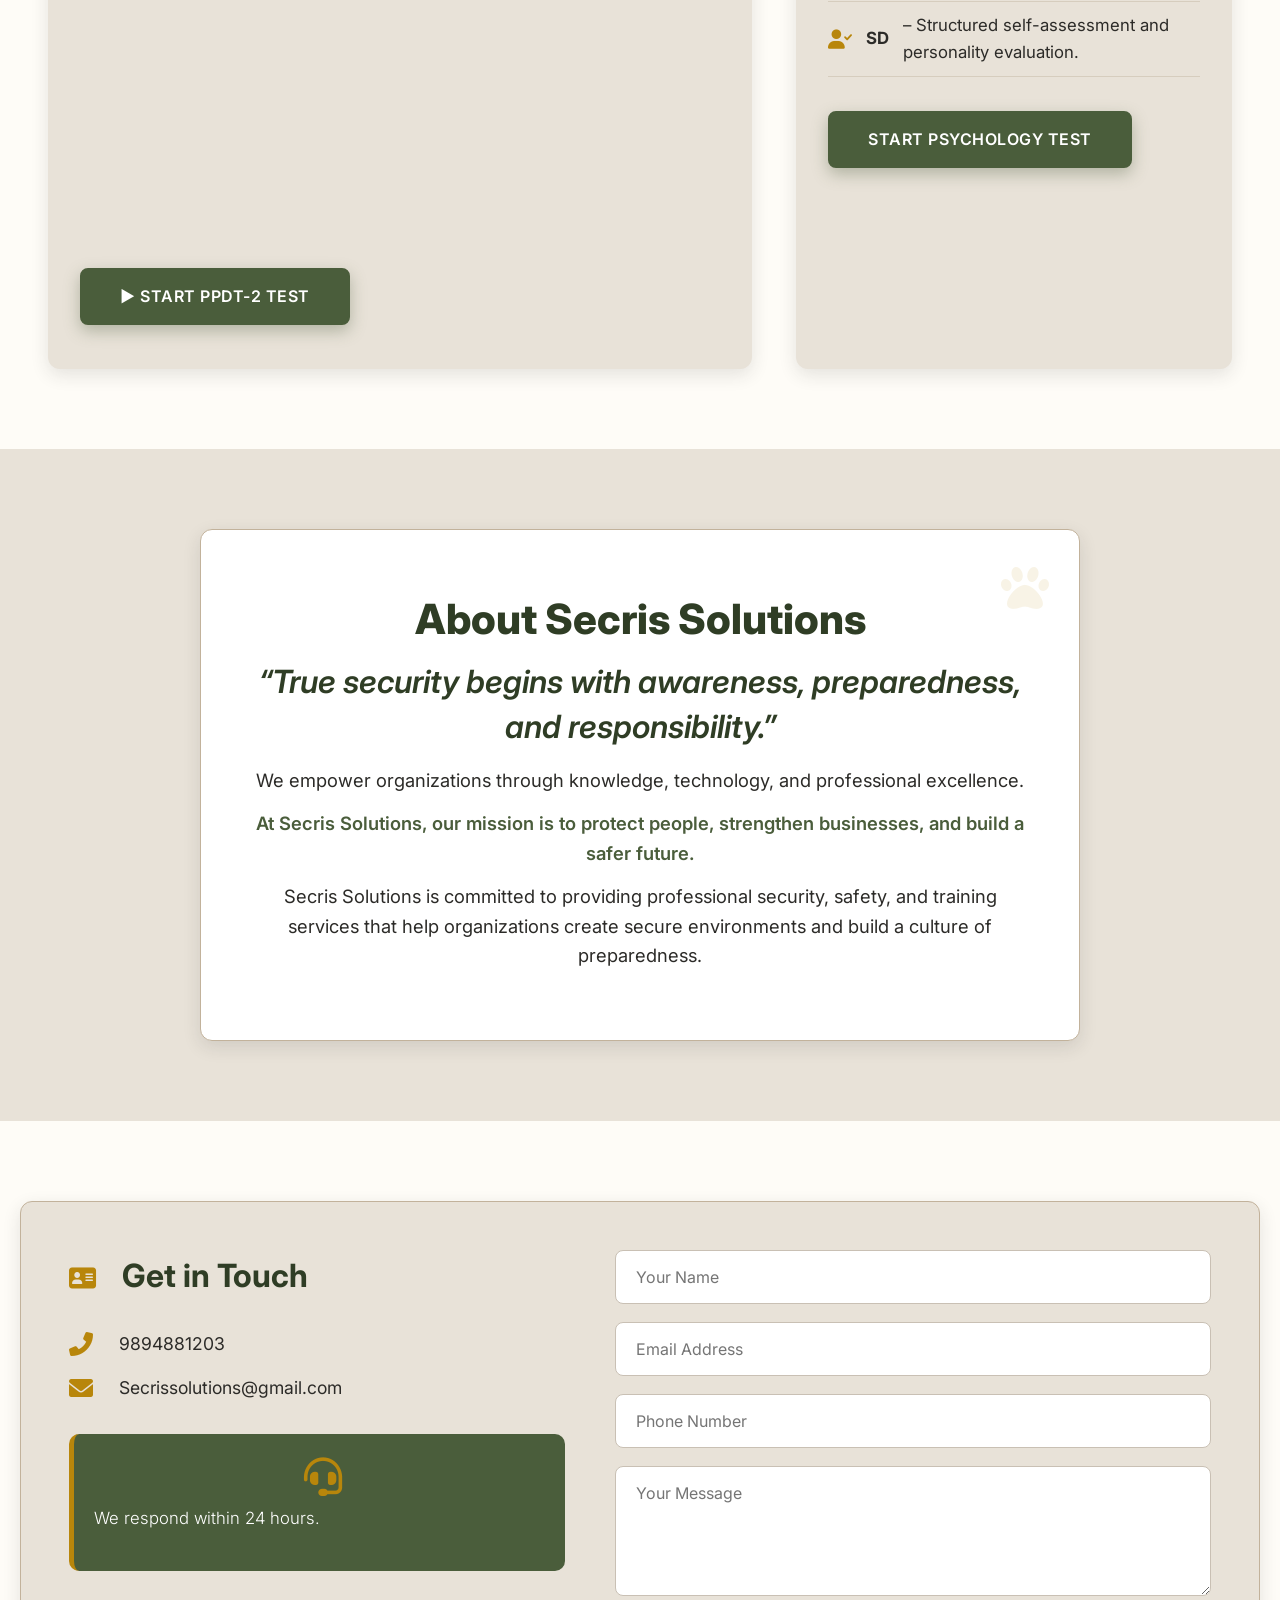
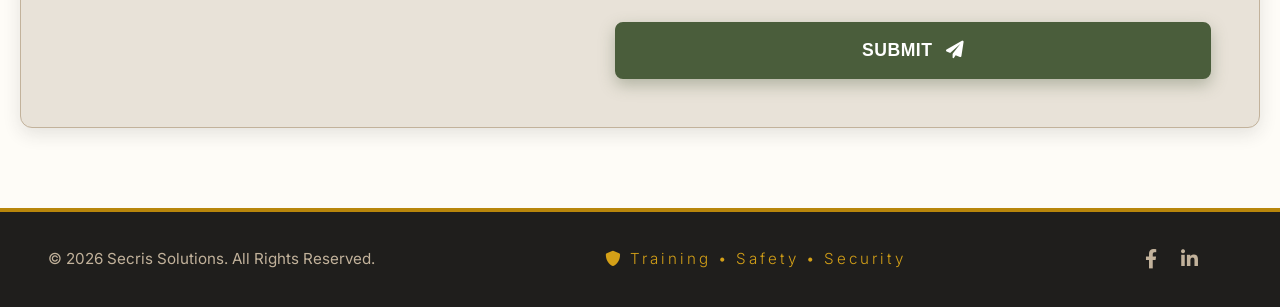
==== commit 86e1c823: "video update on mock test" ====
--- a/pro.html
+++ b/pro.html
@@ -939,6 +939,7 @@
           <a  href="PPDT 3.mp4" target="_blank" class="btn-primary">
     ▶ Start PPDT-3 Test
 </a>
+<video src="PPDT 3.mp4" width="640" height="360">PPDT-3</video>
   <a  href="PPDT 3.mp4" target="_blank" class="btn-primary">
     ▶ Start PPDT-2 Test
 </a>
